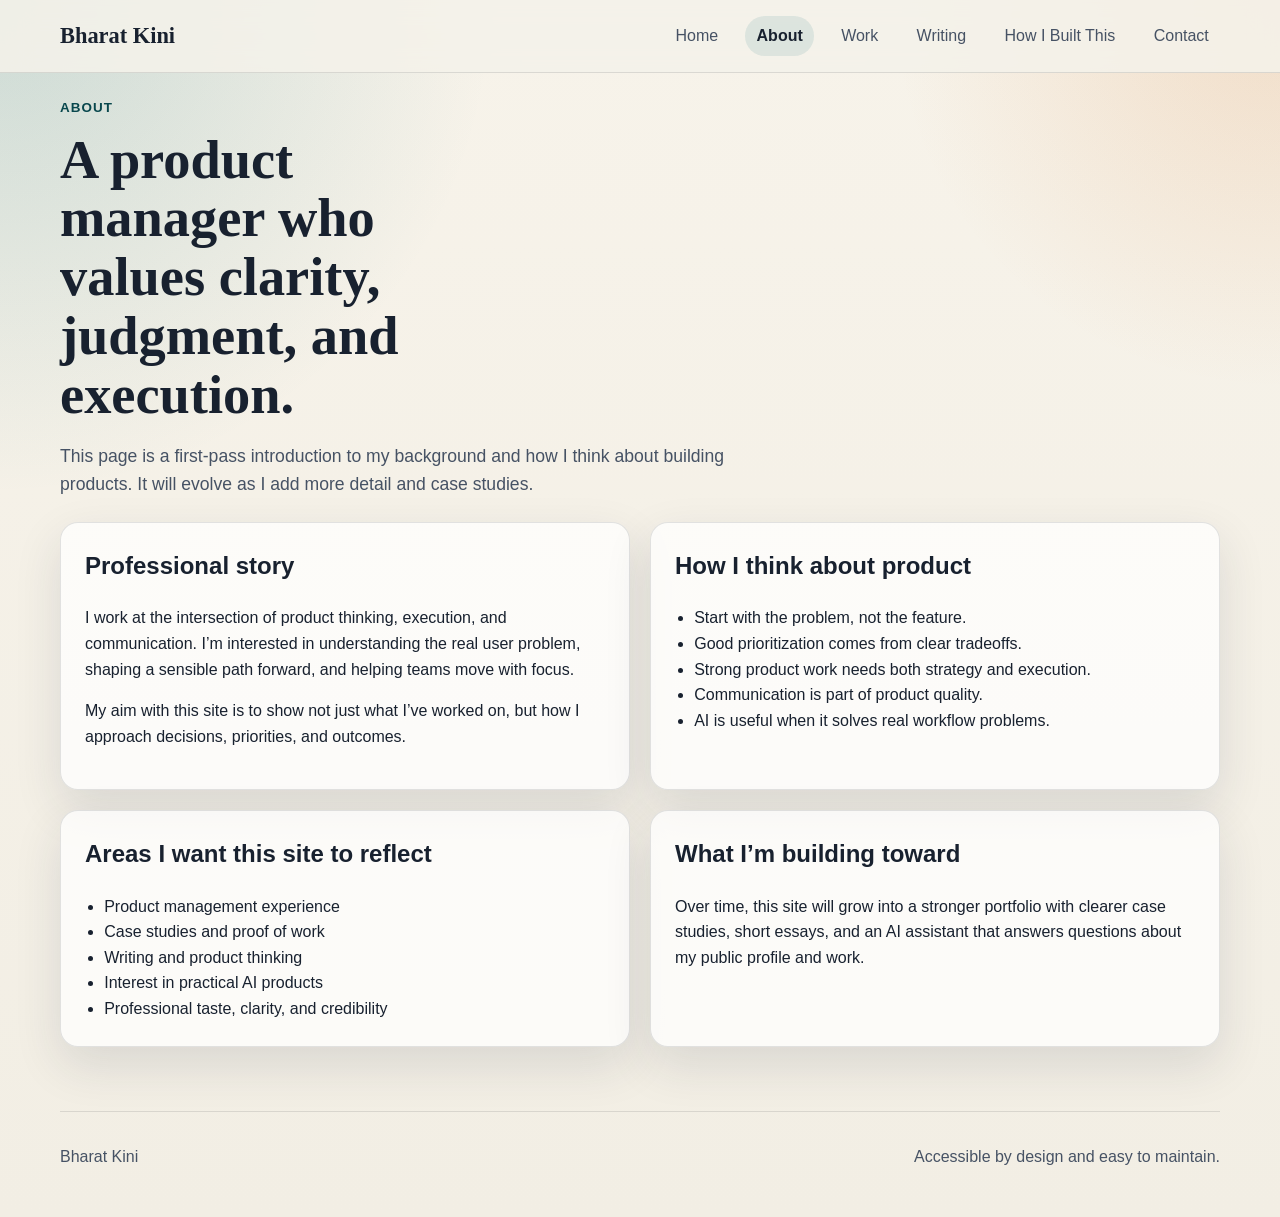
==== pages/about.html @ 71a3554e "feat: add initial BharatKini.com deploy site" ====
<!DOCTYPE html>
<html lang="en">
  <head>
    <meta charset="UTF-8" />
    <meta name="viewport" content="width=device-width, initial-scale=1.0" />
    <title>About | Bharat Kini</title>
    <meta
      name="description"
      content="Learn more about Bharat Kini's background, product philosophy, and areas of interest."
    />
    <link rel="stylesheet" href="../assets/css/styles.css" />
  </head>
  <body>
    <a class="skip-link" href="#main-content">Skip to content</a>
    <header class="site-header">
      <div class="container site-header__inner">
        <a class="wordmark" href="../index.html">Bharat Kini</a>
        <button
          class="nav-toggle"
          type="button"
          aria-expanded="false"
          aria-controls="site-nav"
          aria-label="Open navigation"
        >
          Menu
        </button>
        <nav id="site-nav" class="site-nav" aria-label="Primary">
          <a href="../index.html">Home</a>
          <a aria-current="page" href="about.html">About</a>
          <a href="work.html">Work</a>
          <a href="writing.html">Writing</a>
          <a href="how-i-built-this.html">How I Built This</a>
          <a href="contact.html">Contact</a>
        </nav>
      </div>
    </header>

    <main id="main-content" class="page-shell">
      <div class="container">
        <header class="page-header">
          <p class="eyebrow">About</p>
          <h1>A product manager who values clarity, judgment, and execution.</h1>
          <p class="page-intro">
            This page is a first-pass introduction to my background and how I think
            about building products. It will evolve as I add more detail and case
            studies.
          </p>
        </header>

        <div class="content-grid">
          <section class="content-card">
            <h2>Professional story</h2>
            <p>
              I work at the intersection of product thinking, execution, and
              communication. I’m interested in understanding the real user problem,
              shaping a sensible path forward, and helping teams move with focus.
            </p>
            <p>
              My aim with this site is to show not just what I’ve worked on, but how
              I approach decisions, priorities, and outcomes.
            </p>
          </section>

          <section class="content-card">
            <h2>How I think about product</h2>
            <ul class="stack-list">
              <li>Start with the problem, not the feature.</li>
              <li>Good prioritization comes from clear tradeoffs.</li>
              <li>Strong product work needs both strategy and execution.</li>
              <li>Communication is part of product quality.</li>
              <li>AI is useful when it solves real workflow problems.</li>
            </ul>
          </section>

          <section class="content-card">
            <h2>Areas I want this site to reflect</h2>
            <ul class="stack-list">
              <li>Product management experience</li>
              <li>Case studies and proof of work</li>
              <li>Writing and product thinking</li>
              <li>Interest in practical AI products</li>
              <li>Professional taste, clarity, and credibility</li>
            </ul>
          </section>

          <section class="content-card">
            <h2>What I’m building toward</h2>
            <p>
              Over time, this site will grow into a stronger portfolio with clearer
              case studies, short essays, and an AI assistant that answers questions
              about my public profile and work.
            </p>
          </section>
        </div>
      </div>
    </main>

    <footer class="site-footer">
      <div class="container site-footer__inner">
        <p>Bharat Kini</p>
        <p>Accessible by design and easy to maintain.</p>
      </div>
    </footer>

    <script src="../assets/js/script.js"></script>
  </body>
</html>
---- assets/css/styles.css ----
:root {
  --bg: #f4f2ea;
  --surface: rgba(255, 255, 255, 0.74);
  --surface-strong: #fffaf0;
  --surface-dark: #172033;
  --text: #18212f;
  --muted: #465264;
  --line: rgba(24, 33, 47, 0.12);
  --accent: #0a6c74;
  --accent-strong: #08474d;
  --accent-soft: #ddf3ef;
  --warm: #d87b2d;
  --focus: #111111;
  --shadow: 0 18px 48px rgba(30, 43, 64, 0.12);
  --radius-lg: 28px;
  --radius-md: 18px;
  --radius-sm: 12px;
  --max-width: 1160px;
  --font-body: "Avenir Next", "Segoe UI", sans-serif;
  --font-heading: Georgia, "Times New Roman", serif;
}

*,
*::before,
*::after {
  box-sizing: border-box;
}

html {
  scroll-behavior: smooth;
}

body {
  margin: 0;
  min-height: 100vh;
  font-family: var(--font-body);
  color: var(--text);
  background:
    radial-gradient(circle at top left, rgba(10, 108, 116, 0.18), transparent 28%),
    radial-gradient(circle at top right, rgba(216, 123, 45, 0.18), transparent 22%),
    linear-gradient(180deg, #f7f3ea 0%, #f2eee4 100%);
  line-height: 1.6;
}

a {
  color: inherit;
}

a:hover {
  text-decoration-thickness: 2px;
}

a:focus-visible,
button:focus-visible {
  outline: 3px solid var(--focus);
  outline-offset: 3px;
}

img {
  max-width: 100%;
}

.skip-link {
  position: absolute;
  left: 1rem;
  top: 1rem;
  transform: translateY(-200%);
  background: #ffffff;
  color: #000000;
  padding: 0.8rem 1rem;
  border-radius: 0.5rem;
  z-index: 100;
}

.skip-link:focus {
  transform: translateY(0);
}

.container {
  width: min(calc(100% - 2rem), var(--max-width));
  margin: 0 auto;
}

.site-header {
  position: sticky;
  top: 0;
  z-index: 20;
  backdrop-filter: blur(14px);
  background: rgba(244, 242, 234, 0.88);
  border-bottom: 1px solid var(--line);
}

.site-header__inner {
  display: flex;
  align-items: center;
  justify-content: space-between;
  gap: 1rem;
  min-height: 4.5rem;
}

.wordmark {
  font-family: var(--font-heading);
  font-size: 1.4rem;
  font-weight: 700;
  text-decoration: none;
}

.site-nav {
  display: flex;
  align-items: center;
  gap: 1rem;
}

.site-nav a {
  text-decoration: none;
  color: var(--muted);
  padding: 0.45rem 0.7rem;
  border-radius: 999px;
}

.site-nav a[aria-current="page"] {
  color: var(--text);
  background: rgba(10, 108, 116, 0.1);
  font-weight: 700;
}

.nav-toggle {
  display: none;
  appearance: none;
  border: 1px solid var(--line);
  background: #ffffff;
  border-radius: 999px;
  padding: 0.7rem 1rem;
  font: inherit;
  color: var(--text);
}

.hero {
  padding: 4rem 0 2rem;
}

.hero__grid {
  display: grid;
  grid-template-columns: minmax(0, 1.5fr) minmax(280px, 0.9fr);
  gap: 1.5rem;
  align-items: stretch;
}

.hero__content,
.hero__panel,
.content-card,
.card,
.timeline__item,
.cta {
  border: 1px solid var(--line);
  box-shadow: var(--shadow);
}

.hero__content {
  padding: clamp(2rem, 4vw, 4rem);
  background:
    linear-gradient(135deg, rgba(255, 255, 255, 0.72), rgba(255, 248, 235, 0.9)),
    linear-gradient(145deg, rgba(10, 108, 116, 0.12), rgba(216, 123, 45, 0.08));
  border-radius: var(--radius-lg);
}

.hero__panel {
  padding: 2rem;
  background: var(--surface-dark);
  color: #eff4f7;
  border-radius: var(--radius-lg);
}

.hero__lede,
.page-intro {
  font-size: 1.1rem;
  color: var(--muted);
  max-width: 44rem;
}

.hero__panel h2,
.card h3,
.content-card h2,
.timeline__item h3 {
  margin-top: 0;
}

.hero h1,
.page-header h1,
.section-heading h2,
.cta h2 {
  margin: 0;
  line-height: 1.08;
  font-family: var(--font-heading);
}

.hero h1 {
  font-size: clamp(2.7rem, 6vw, 5.4rem);
  max-width: 12ch;
}

.eyebrow {
  margin: 0 0 0.75rem;
  color: var(--accent-strong);
  font-weight: 700;
  letter-spacing: 0.08em;
  text-transform: uppercase;
  font-size: 0.84rem;
}

.hero__actions,
.cta {
  display: flex;
  gap: 1rem;
  flex-wrap: wrap;
}

.button {
  display: inline-flex;
  align-items: center;
  justify-content: center;
  min-height: 3rem;
  padding: 0.85rem 1.2rem;
  border-radius: 999px;
  text-decoration: none;
  font-weight: 700;
}

.button--primary {
  background: var(--accent);
  color: #ffffff;
}

.button--primary:hover {
  background: var(--accent-strong);
}

.button--secondary {
  background: #ffffff;
  color: var(--text);
  border: 1px solid var(--line);
}

.section,
.page-shell {
  padding: 1.5rem 0 3rem;
}

.section--alt {
  background: rgba(255, 255, 255, 0.34);
}

.section-heading,
.page-header {
  margin-bottom: 1.5rem;
}

.section-heading h2,
.page-header h1 {
  font-size: clamp(2rem, 4.5vw, 3.4rem);
  max-width: 14ch;
}

.card-grid,
.content-grid {
  display: grid;
  grid-template-columns: repeat(2, minmax(0, 1fr));
  gap: 1.25rem;
}

.card,
.content-card {
  padding: 1.5rem;
  border-radius: var(--radius-md);
  background: var(--surface);
}

.content-card--highlight {
  background: linear-gradient(180deg, var(--accent-soft), #f7fbfa);
}

.summary-list,
.stack-list,
.number-list {
  margin: 1rem 0 0;
  padding-left: 1.2rem;
}

.contact-list__item {
  display: flex;
  align-items: center;
  gap: 0.55rem;
  flex-wrap: wrap;
}

.contact-list__item + .contact-list__item {
  margin-top: 0.2rem;
}

.contact-list__label {
  font-weight: 600;
}

.contact-list__value {
  overflow-wrap: anywhere;
}

.copy-row {
  display: inline-flex;
  align-items: center;
  gap: 0.55rem;
  flex-wrap: wrap;
}

.icon-action-button,
.copy-button {
  appearance: none;
  border: 1px solid var(--line);
  background: rgba(255, 255, 255, 0.92);
  color: var(--text);
  border-radius: 999px;
  width: 2.5rem;
  height: 2.5rem;
  padding: 0;
  font: inherit;
  cursor: pointer;
  display: inline-flex;
  align-items: center;
  justify-content: center;
  transition:
    background-color 160ms ease,
    border-color 160ms ease,
    color 160ms ease,
    transform 160ms ease;
}

.icon-action-button:hover,
.copy-button:hover {
  background: var(--accent-soft);
}

.icon-action-button:active,
.copy-button:active {
  transform: scale(0.96);
}

.icon-action-button.is-feedback-active,
.copy-button.is-copied {
  background: var(--accent);
  color: #ffffff;
  border-color: var(--accent);
}

.copy-button__icon {
  position: relative;
  width: 1.3rem;
  height: 1.3rem;
  display: inline-block;
}

.copy-icon {
  position: absolute;
  border-radius: 0.26rem;
  transition:
    border-color 160ms ease,
    background-color 160ms ease,
    box-shadow 160ms ease,
    transform 160ms ease;
}

.copy-icon--back {
  width: 0.78rem;
  height: 0.78rem;
  right: 0.08rem;
  bottom: 0.08rem;
  border: 0.14rem solid rgba(10, 108, 116, 0.52);
}

.copy-icon--front {
  width: 0.8rem;
  height: 0.8rem;
  left: 0.08rem;
  top: 0.08rem;
  background: rgba(255, 255, 255, 0.96);
  border: 0.14rem solid #1f2330;
  box-shadow: 0 0 0 0.04rem rgba(255, 255, 255, 0.58);
}

.icon-action-button.is-feedback-active .copy-icon--back,
.copy-button.is-copied .copy-icon--back {
  border-color: rgba(255, 255, 255, 0.85);
  transform: translate(0.03rem, 0.03rem);
}

.icon-action-button.is-feedback-active .copy-icon--front,
.copy-button.is-copied .copy-icon--front {
  background: transparent;
  border-color: #ffffff;
  box-shadow: none;
  transform: translate(-0.03rem, -0.03rem);
}

.feedback-toast {
  position: fixed;
  left: 1rem;
  bottom: 1rem;
  z-index: 40;
  max-width: min(22rem, calc(100vw - 2rem));
  padding: 0.9rem 1rem;
  border-radius: var(--radius-sm);
  background: rgba(23, 32, 51, 0.96);
  color: #f5f7fb;
  border: 1px solid rgba(255, 255, 255, 0.12);
  box-shadow: var(--shadow);
  opacity: 0;
  transform: translateY(1rem);
  pointer-events: none;
  transition:
    opacity 180ms ease,
    transform 180ms ease;
}

.feedback-toast.is-visible {
  opacity: 1;
  transform: translateY(0);
}

.timeline {
  display: grid;
  grid-template-columns: repeat(3, minmax(0, 1fr));
  gap: 1.25rem;
}

.timeline__item {
  padding: 1.5rem;
  border-radius: var(--radius-md);
  background: var(--surface-strong);
}

.cta {
  justify-content: space-between;
  align-items: center;
  padding: 1.6rem;
  border-radius: var(--radius-lg);
  background: linear-gradient(135deg, #fff7ea, #f1faf7);
}

.site-footer {
  padding: 1rem 0 2rem;
}

.site-footer__inner {
  display: flex;
  justify-content: space-between;
  gap: 1rem;
  border-top: 1px solid var(--line);
  padding-top: 1rem;
  color: var(--muted);
}

@media (max-width: 900px) {
  .hero__grid,
  .card-grid,
  .content-grid,
  .timeline {
    grid-template-columns: 1fr;
  }

  .nav-toggle {
    display: inline-flex;
  }

  .site-nav {
    position: absolute;
    top: 100%;
    right: 1rem;
    left: 1rem;
    display: none;
    flex-direction: column;
    align-items: stretch;
    padding: 0.75rem;
    background: rgba(255, 255, 255, 0.98);
    border: 1px solid var(--line);
    border-radius: var(--radius-md);
    box-shadow: var(--shadow);
  }

  .site-nav.is-open {
    display: flex;
  }

  .site-nav a {
    padding: 0.8rem 1rem;
  }

  .site-footer__inner,
  .cta {
    flex-direction: column;
    align-items: flex-start;
  }
}

@media (prefers-reduced-motion: reduce) {
  html {
    scroll-behavior: auto;
  }

  *,
  *::before,
  *::after {
    animation: none !important;
    transition: none !important;
  }
}
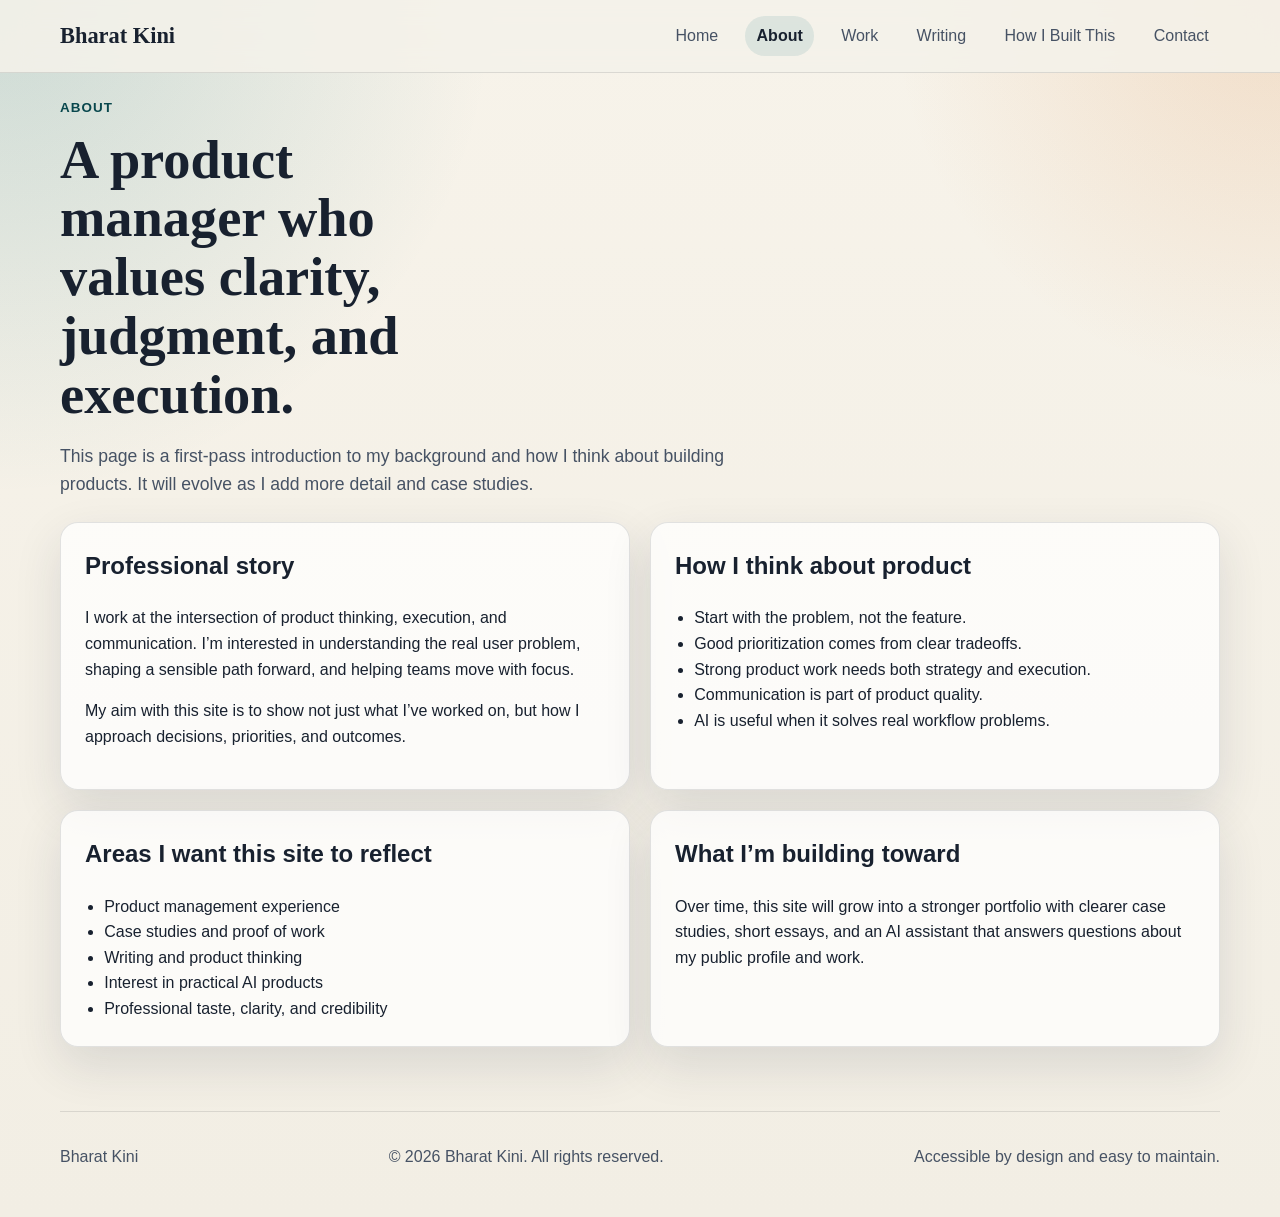
==== commit 668cf5bb: "feat: add copyright notice across site footer" ====
--- a/pages/about.html
+++ b/pages/about.html
@@ -98,6 +98,7 @@
     <footer class="site-footer">
       <div class="container site-footer__inner">
         <p>Bharat Kini</p>
+        <p>&copy; 2026 Bharat Kini. All rights reserved.</p>
         <p>Accessible by design and easy to maintain.</p>
       </div>
     </footer>
--- a/assets/css/styles.css
+++ b/assets/css/styles.css
@@ -286,43 +286,24 @@
   padding-left: 1.2rem;
 }
 
-.contact-list__item {
-  display: flex;
+.copy-row {
+  display: inline-flex;
   align-items: center;
   gap: 0.55rem;
   flex-wrap: wrap;
 }
 
-.contact-list__item + .contact-list__item {
-  margin-top: 0.2rem;
-}
-
-.contact-list__label {
-  font-weight: 600;
-}
-
-.contact-list__value {
-  overflow-wrap: anywhere;
-}
-
-.copy-row {
-  display: inline-flex;
-  align-items: center;
-  gap: 0.55rem;
-  flex-wrap: wrap;
-}
-
-.icon-action-button,
 .copy-button {
   appearance: none;
   border: 1px solid var(--line);
   background: rgba(255, 255, 255, 0.92);
   color: var(--text);
-  border-radius: 999px;
-  width: 2.5rem;
-  height: 2.5rem;
-  padding: 0;
+  border-radius: 0.6rem;
+  min-height: 1.9rem;
+  padding: 0.18rem 0.62rem;
   font: inherit;
+  font-size: 0.88rem;
+  line-height: 1.1;
   cursor: pointer;
   display: inline-flex;
   align-items: center;
@@ -334,70 +315,18 @@
     transform 160ms ease;
 }
 
-.icon-action-button:hover,
 .copy-button:hover {
   background: var(--accent-soft);
 }
 
-.icon-action-button:active,
 .copy-button:active {
   transform: scale(0.96);
 }
 
-.icon-action-button.is-feedback-active,
 .copy-button.is-copied {
   background: var(--accent);
   color: #ffffff;
   border-color: var(--accent);
-}
-
-.copy-button__icon {
-  position: relative;
-  width: 1.3rem;
-  height: 1.3rem;
-  display: inline-block;
-}
-
-.copy-icon {
-  position: absolute;
-  border-radius: 0.26rem;
-  transition:
-    border-color 160ms ease,
-    background-color 160ms ease,
-    box-shadow 160ms ease,
-    transform 160ms ease;
-}
-
-.copy-icon--back {
-  width: 0.78rem;
-  height: 0.78rem;
-  right: 0.08rem;
-  bottom: 0.08rem;
-  border: 0.14rem solid rgba(10, 108, 116, 0.52);
-}
-
-.copy-icon--front {
-  width: 0.8rem;
-  height: 0.8rem;
-  left: 0.08rem;
-  top: 0.08rem;
-  background: rgba(255, 255, 255, 0.96);
-  border: 0.14rem solid #1f2330;
-  box-shadow: 0 0 0 0.04rem rgba(255, 255, 255, 0.58);
-}
-
-.icon-action-button.is-feedback-active .copy-icon--back,
-.copy-button.is-copied .copy-icon--back {
-  border-color: rgba(255, 255, 255, 0.85);
-  transform: translate(0.03rem, 0.03rem);
-}
-
-.icon-action-button.is-feedback-active .copy-icon--front,
-.copy-button.is-copied .copy-icon--front {
-  background: transparent;
-  border-color: #ffffff;
-  box-shadow: none;
-  transform: translate(-0.03rem, -0.03rem);
 }
 
 .feedback-toast {
@@ -453,6 +382,7 @@
   display: flex;
   justify-content: space-between;
   gap: 1rem;
+  flex-wrap: wrap;
   border-top: 1px solid var(--line);
   padding-top: 1rem;
   color: var(--muted);
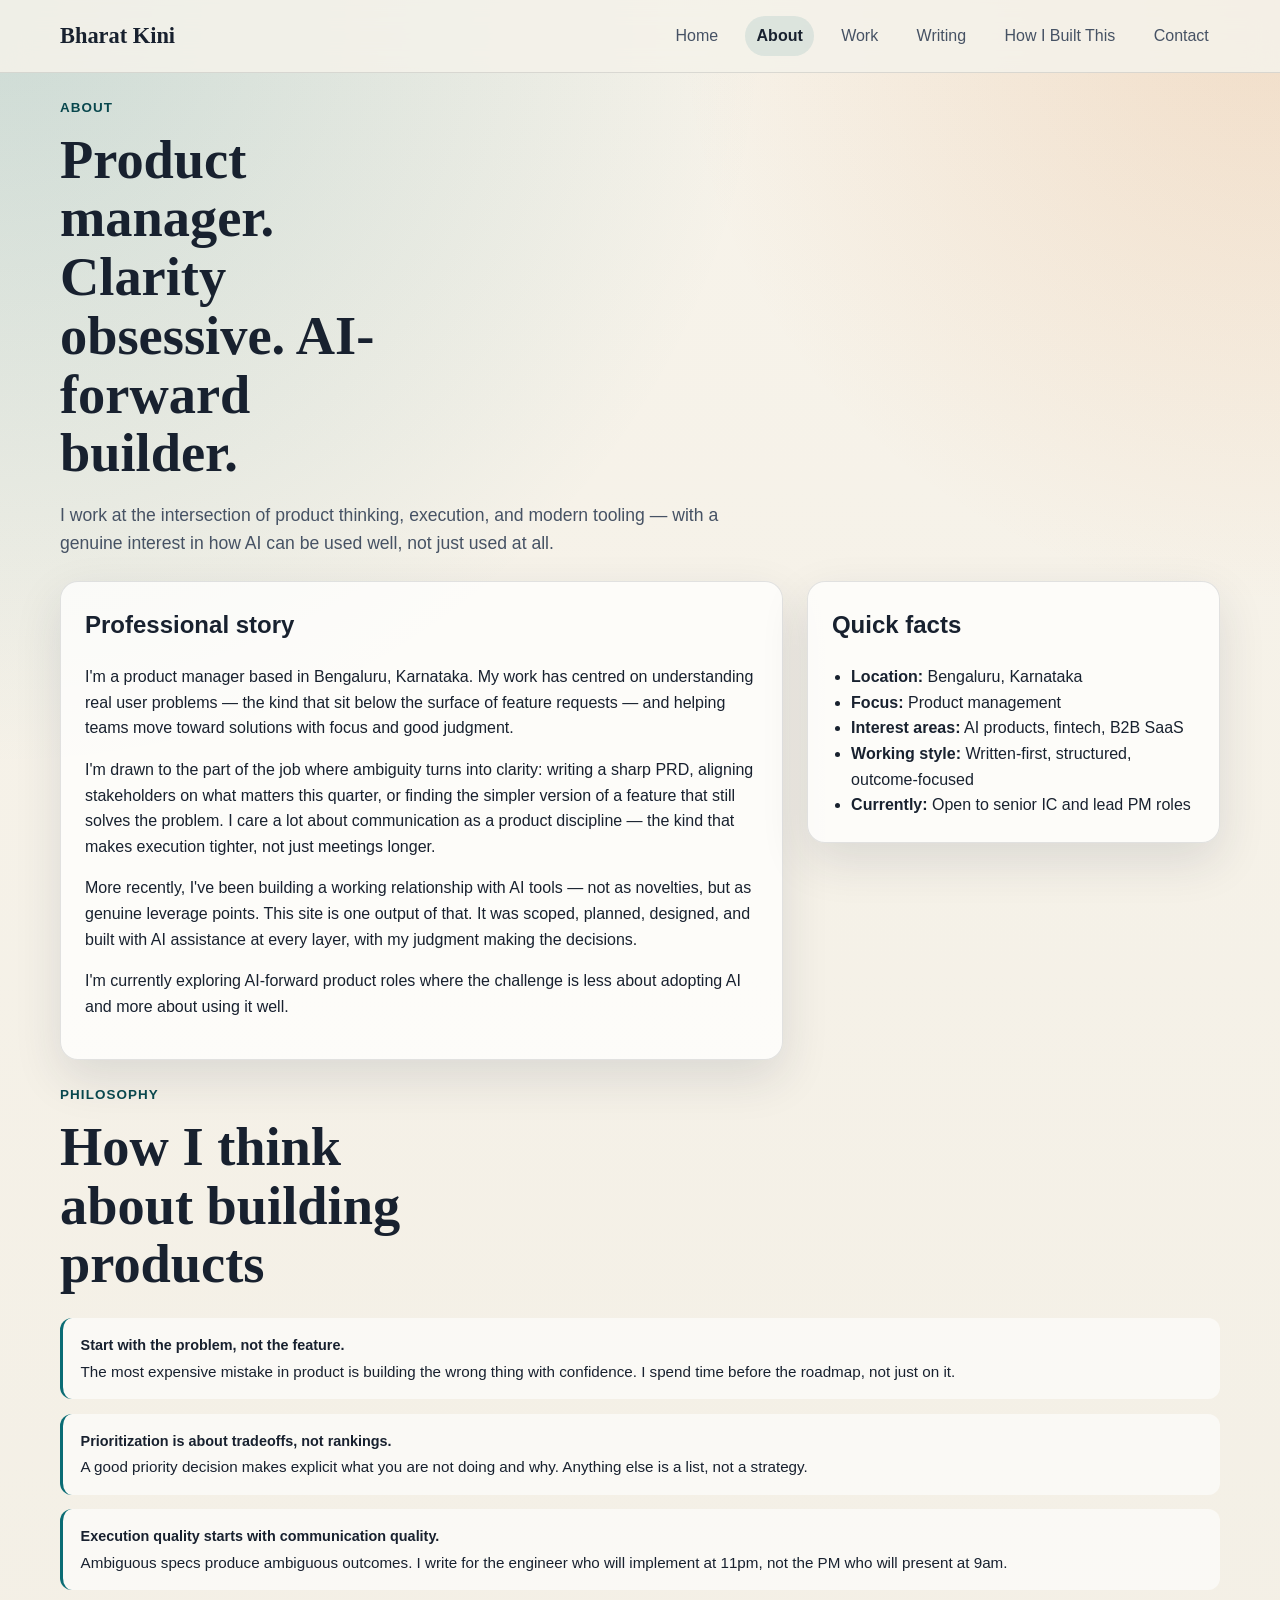
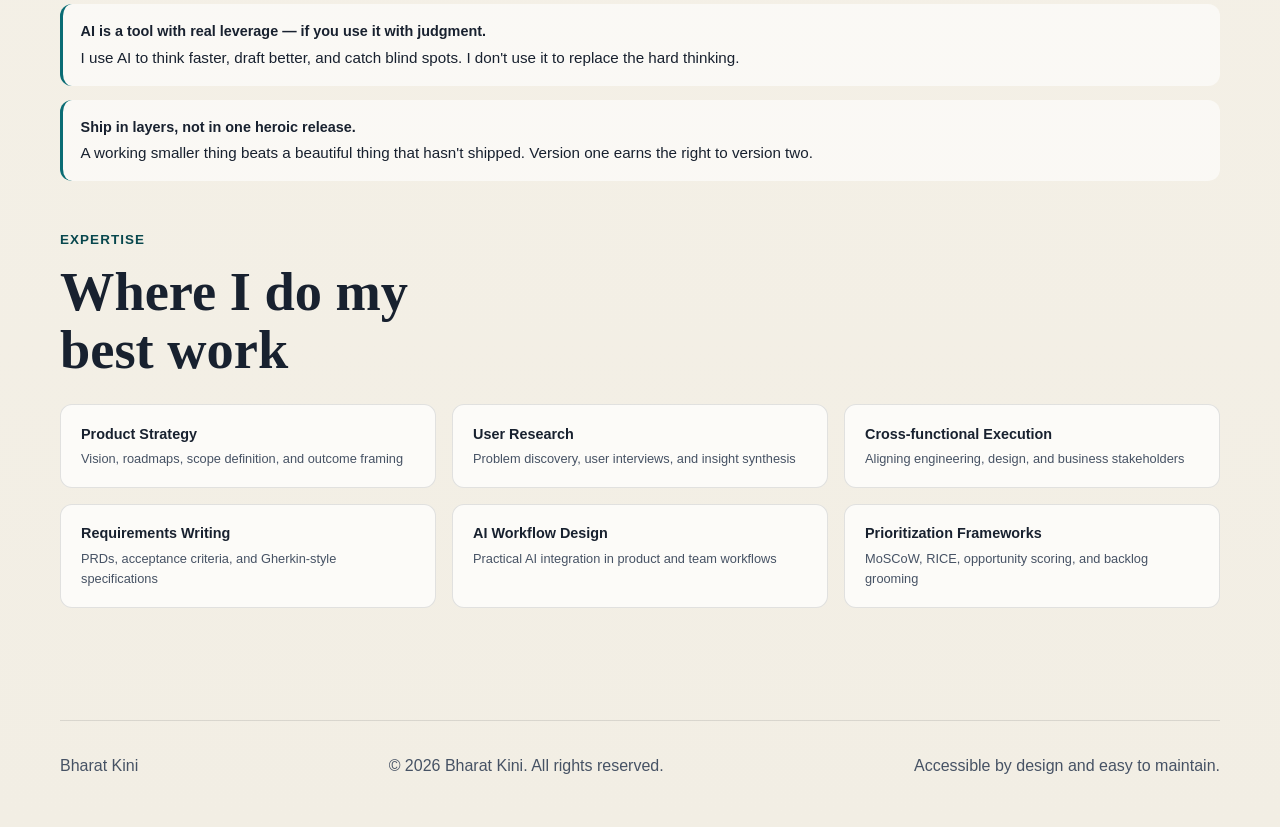
==== commit baed9fca: "Deploy all pages: sync latest source including contact placeholder redaction Co-Authored-By: Claude " ====
--- a/pages/about.html
+++ b/pages/about.html
@@ -6,7 +6,7 @@
     <title>About | Bharat Kini</title>
     <meta
       name="description"
-      content="Learn more about Bharat Kini's background, product philosophy, and areas of interest."
+      content="Bharat Kini — product manager working at the intersection of clarity, execution, and user value. Based in Bengaluru."
     />
     <link rel="stylesheet" href="../assets/css/styles.css" />
   </head>
@@ -39,59 +39,124 @@
       <div class="container">
         <header class="page-header">
           <p class="eyebrow">About</p>
-          <h1>A product manager who values clarity, judgment, and execution.</h1>
+          <h1>Product manager. Clarity obsessive. AI-forward builder.</h1>
           <p class="page-intro">
-            This page is a first-pass introduction to my background and how I think
-            about building products. It will evolve as I add more detail and case
-            studies.
+            I work at the intersection of product thinking, execution, and modern
+            tooling — with a genuine interest in how AI can be used well, not just
+            used at all.
           </p>
         </header>
 
-        <div class="content-grid">
+        <!-- Story + sidebar -->
+        <div class="about-grid">
           <section class="content-card">
             <h2>Professional story</h2>
             <p>
-              I work at the intersection of product thinking, execution, and
-              communication. I’m interested in understanding the real user problem,
-              shaping a sensible path forward, and helping teams move with focus.
+              I'm a product manager based in Bengaluru, Karnataka. My work has centred on
+              understanding real user problems — the kind that sit below the surface of
+              feature requests — and helping teams move toward solutions with focus and
+              good judgment.
             </p>
             <p>
-              My aim with this site is to show not just what I’ve worked on, but how
-              I approach decisions, priorities, and outcomes.
+              I'm drawn to the part of the job where ambiguity turns into clarity: writing
+              a sharp PRD, aligning stakeholders on what matters this quarter, or finding
+              the simpler version of a feature that still solves the problem. I care a lot
+              about communication as a product discipline — the kind that makes execution
+              tighter, not just meetings longer.
+            </p>
+            <p>
+              More recently, I've been building a working relationship with AI tools —
+              not as novelties, but as genuine leverage points. This site is one output
+              of that. It was scoped, planned, designed, and built with AI assistance at
+              every layer, with my judgment making the decisions.
+            </p>
+            <p>
+              I'm currently exploring AI-forward product roles where the challenge is
+              less about adopting AI and more about using it well.
             </p>
           </section>
 
-          <section class="content-card">
-            <h2>How I think about product</h2>
+          <aside class="content-card">
+            <h2>Quick facts</h2>
             <ul class="stack-list">
-              <li>Start with the problem, not the feature.</li>
-              <li>Good prioritization comes from clear tradeoffs.</li>
-              <li>Strong product work needs both strategy and execution.</li>
-              <li>Communication is part of product quality.</li>
-              <li>AI is useful when it solves real workflow problems.</li>
+              <li><strong>Location:</strong> Bengaluru, Karnataka</li>
+              <li><strong>Focus:</strong> Product management</li>
+              <li><strong>Interest areas:</strong> AI products, fintech, B2B SaaS</li>
+              <li><strong>Working style:</strong> Written-first, structured, outcome-focused</li>
+              <li><strong>Currently:</strong> Open to senior IC and lead PM roles</li>
             </ul>
-          </section>
+          </aside>
+        </div>
 
-          <section class="content-card">
-            <h2>Areas I want this site to reflect</h2>
-            <ul class="stack-list">
-              <li>Product management experience</li>
-              <li>Case studies and proof of work</li>
-              <li>Writing and product thinking</li>
-              <li>Interest in practical AI products</li>
-              <li>Professional taste, clarity, and credibility</li>
-            </ul>
-          </section>
+        <!-- Philosophy -->
+        <section class="section" style="padding-top: 0;">
+          <div class="section-heading">
+            <p class="eyebrow">Philosophy</p>
+            <h2>How I think about building products</h2>
+          </div>
+          <ul class="philosophy-list">
+            <li>
+              <strong>Start with the problem, not the feature.</strong>
+              The most expensive mistake in product is building the wrong thing with
+              confidence. I spend time before the roadmap, not just on it.
+            </li>
+            <li>
+              <strong>Prioritization is about tradeoffs, not rankings.</strong>
+              A good priority decision makes explicit what you are not doing and why.
+              Anything else is a list, not a strategy.
+            </li>
+            <li>
+              <strong>Execution quality starts with communication quality.</strong>
+              Ambiguous specs produce ambiguous outcomes. I write for the engineer
+              who will implement at 11pm, not the PM who will present at 9am.
+            </li>
+            <li>
+              <strong>AI is a tool with real leverage — if you use it with judgment.</strong>
+              I use AI to think faster, draft better, and catch blind spots.
+              I don't use it to replace the hard thinking.
+            </li>
+            <li>
+              <strong>Ship in layers, not in one heroic release.</strong>
+              A working smaller thing beats a beautiful thing that hasn't shipped.
+              Version one earns the right to version two.
+            </li>
+          </ul>
+        </section>
 
-          <section class="content-card">
-            <h2>What I’m building toward</h2>
-            <p>
-              Over time, this site will grow into a stronger portfolio with clearer
-              case studies, short essays, and an AI assistant that answers questions
-              about my public profile and work.
-            </p>
-          </section>
-        </div>
+        <!-- Expertise -->
+        <section class="section" style="padding-top: 0;">
+          <div class="section-heading">
+            <p class="eyebrow">Expertise</p>
+            <h2>Where I do my best work</h2>
+          </div>
+          <div class="expertise-grid">
+            <div class="expertise-item">
+              Product Strategy
+              <span>Vision, roadmaps, scope definition, and outcome framing</span>
+            </div>
+            <div class="expertise-item">
+              User Research
+              <span>Problem discovery, user interviews, and insight synthesis</span>
+            </div>
+            <div class="expertise-item">
+              Cross-functional Execution
+              <span>Aligning engineering, design, and business stakeholders</span>
+            </div>
+            <div class="expertise-item">
+              Requirements Writing
+              <span>PRDs, acceptance criteria, and Gherkin-style specifications</span>
+            </div>
+            <div class="expertise-item">
+              AI Workflow Design
+              <span>Practical AI integration in product and team workflows</span>
+            </div>
+            <div class="expertise-item">
+              Prioritization Frameworks
+              <span>MoSCoW, RICE, opportunity scoring, and backlog grooming</span>
+            </div>
+          </div>
+        </section>
+
       </div>
     </main>
 
--- a/assets/css/styles.css
+++ b/assets/css/styles.css
@@ -261,7 +261,12 @@
   max-width: 14ch;
 }
 
-.card-grid,
+.card-grid {
+  display: grid;
+  grid-template-columns: repeat(3, minmax(0, 1fr));
+  gap: 1.25rem;
+}
+
 .content-grid {
   display: grid;
   grid-template-columns: repeat(2, minmax(0, 1fr));
@@ -430,6 +435,48 @@
   }
 }
 
+@media (max-width: 900px) {
+  .hero__grid,
+  .card-grid,
+  .content-grid,
+  .timeline {
+    grid-template-columns: 1fr;
+  }
+
+  .nav-toggle {
+    display: inline-flex;
+  }
+
+  .site-nav {
+    position: absolute;
+    top: 100%;
+    right: 1rem;
+    left: 1rem;
+    display: none;
+    flex-direction: column;
+    align-items: stretch;
+    padding: 0.75rem;
+    background: rgba(255, 255, 255, 0.98);
+    border: 1px solid var(--line);
+    border-radius: var(--radius-md);
+    box-shadow: var(--shadow);
+  }
+
+  .site-nav.is-open {
+    display: flex;
+  }
+
+  .site-nav a {
+    padding: 0.8rem 1rem;
+  }
+
+  .site-footer__inner,
+  .cta {
+    flex-direction: column;
+    align-items: flex-start;
+  }
+}
+
 @media (prefers-reduced-motion: reduce) {
   html {
     scroll-behavior: auto;
@@ -442,3 +489,317 @@
     transition: none !important;
   }
 }
+
+/* ── Card hover interactions ────────────────────────── */
+.card,
+.content-card,
+.writing-card,
+.case-study-card {
+  transition: transform 200ms ease, box-shadow 200ms ease;
+}
+
+.card:hover,
+.content-card:hover,
+.writing-card:hover {
+  transform: translateY(-3px);
+  box-shadow: 0 28px 60px rgba(30, 43, 64, 0.17);
+}
+
+/* ── Tags / badges ───────────────────────────────────── */
+.tag-row {
+  display: flex;
+  gap: 0.45rem;
+  flex-wrap: wrap;
+  margin-bottom: 0.9rem;
+}
+
+.tag {
+  display: inline-flex;
+  align-items: center;
+  padding: 0.18rem 0.72rem;
+  border-radius: 999px;
+  font-size: 0.78rem;
+  font-weight: 700;
+  letter-spacing: 0.03em;
+  background: var(--accent-soft);
+  color: var(--accent-strong);
+}
+
+.tag--warm {
+  background: rgba(216, 123, 45, 0.13);
+  color: #7a3e08;
+}
+
+.tag--neutral {
+  background: rgba(24, 33, 47, 0.07);
+  color: var(--muted);
+}
+
+/* ── Article / writing cards ─────────────────────────── */
+.writing-grid {
+  display: grid;
+  grid-template-columns: repeat(2, minmax(0, 1fr));
+  gap: 1.25rem;
+}
+
+.writing-card {
+  padding: 1.75rem;
+  border-radius: var(--radius-md);
+  background: var(--surface);
+  border: 1px solid var(--line);
+  box-shadow: var(--shadow);
+  display: flex;
+  flex-direction: column;
+}
+
+.writing-card h2 {
+  font-size: 1.18rem;
+  margin: 0 0 0.65rem;
+  font-family: var(--font-heading);
+  line-height: 1.25;
+}
+
+.article-meta {
+  display: flex;
+  gap: 0.75rem;
+  align-items: center;
+  font-size: 0.82rem;
+  color: var(--muted);
+  margin-bottom: 0.75rem;
+}
+
+.article-meta time {
+  font-weight: 600;
+}
+
+.writing-card p {
+  margin: 0;
+  color: var(--muted);
+  font-size: 0.95rem;
+  line-height: 1.65;
+  flex: 1;
+}
+
+.read-more {
+  margin-top: 1.1rem;
+  font-size: 0.88rem;
+  font-weight: 700;
+  color: var(--accent);
+  text-decoration: none;
+  display: inline-flex;
+  align-items: center;
+  gap: 0.3rem;
+}
+
+.read-more:hover {
+  color: var(--accent-strong);
+}
+
+/* ── Case study cards ────────────────────────────────── */
+.case-study-grid {
+  display: grid;
+  gap: 1.75rem;
+}
+
+.case-study-card {
+  padding: 2rem;
+  border-radius: var(--radius-lg);
+  background: var(--surface);
+  border: 1px solid var(--line);
+  box-shadow: var(--shadow);
+}
+
+.case-study-card h2 {
+  margin: 0.75rem 0 0.6rem;
+  font-family: var(--font-heading);
+  font-size: 1.5rem;
+}
+
+.case-study-card .summary {
+  color: var(--muted);
+  margin: 0 0 1.25rem;
+  max-width: 62ch;
+}
+
+.cs-body {
+  display: grid;
+  grid-template-columns: repeat(auto-fit, minmax(200px, 1fr));
+  gap: 1rem;
+  margin-bottom: 1.5rem;
+}
+
+.cs-block h3 {
+  margin: 0 0 0.4rem;
+  font-size: 0.8rem;
+  font-weight: 700;
+  letter-spacing: 0.08em;
+  text-transform: uppercase;
+  color: var(--accent-strong);
+}
+
+.cs-block p,
+.cs-block ul {
+  margin: 0;
+  font-size: 0.95rem;
+  color: var(--muted);
+  padding-left: 1rem;
+  line-height: 1.6;
+}
+
+.outcome-row {
+  display: flex;
+  gap: 1.5rem;
+  flex-wrap: wrap;
+  padding-top: 1.25rem;
+  border-top: 1px solid var(--line);
+}
+
+.outcome-stat__value {
+  font-family: var(--font-heading);
+  font-size: 2rem;
+  font-weight: 700;
+  color: var(--accent);
+  display: block;
+  line-height: 1;
+}
+
+.outcome-stat__label {
+  font-size: 0.8rem;
+  color: var(--muted);
+  margin-top: 0.25rem;
+  display: block;
+}
+
+/* ── About page ──────────────────────────────────────── */
+.about-grid {
+  display: grid;
+  grid-template-columns: minmax(0, 1.4fr) minmax(260px, 0.8fr);
+  gap: 1.5rem;
+  align-items: start;
+  margin-bottom: 1.5rem;
+}
+
+.philosophy-list {
+  list-style: none;
+  padding: 0;
+  margin: 0;
+  display: grid;
+  gap: 0.9rem;
+}
+
+.philosophy-list li {
+  padding: 1rem 1.1rem;
+  background: rgba(255, 255, 255, 0.6);
+  border-radius: var(--radius-sm);
+  border-left: 3px solid var(--accent);
+  font-size: 0.95rem;
+  line-height: 1.55;
+}
+
+.philosophy-list strong {
+  display: block;
+  font-size: 0.9rem;
+  font-weight: 700;
+  color: var(--text);
+  margin-bottom: 0.2rem;
+}
+
+.expertise-grid {
+  display: grid;
+  grid-template-columns: repeat(3, minmax(0, 1fr));
+  gap: 1rem;
+}
+
+.expertise-item {
+  padding: 1.1rem 1.25rem;
+  border-radius: var(--radius-sm);
+  background: var(--surface);
+  border: 1px solid var(--line);
+  font-size: 0.9rem;
+  font-weight: 600;
+  color: var(--text);
+}
+
+.expertise-item span {
+  display: block;
+  font-size: 0.8rem;
+  font-weight: 400;
+  color: var(--muted);
+  margin-top: 0.2rem;
+}
+
+/* ── How I Built This — process steps ───────────────── */
+.process-steps {
+  display: grid;
+  gap: 0.75rem;
+  counter-reset: step;
+}
+
+.process-step {
+  display: grid;
+  grid-template-columns: 2.4rem 1fr;
+  gap: 1rem;
+  align-items: start;
+  padding: 1rem 0;
+  border-bottom: 1px solid var(--line);
+}
+
+.process-step:last-child {
+  border-bottom: none;
+}
+
+.process-step__num {
+  counter-increment: step;
+  width: 2.4rem;
+  height: 2.4rem;
+  background: var(--accent-soft);
+  color: var(--accent-strong);
+  border-radius: 50%;
+  font-family: var(--font-heading);
+  font-weight: 700;
+  font-size: 1rem;
+  display: flex;
+  align-items: center;
+  justify-content: center;
+  flex-shrink: 0;
+}
+
+.process-step h3 {
+  margin: 0 0 0.3rem;
+  font-size: 0.98rem;
+}
+
+.process-step p {
+  margin: 0;
+  font-size: 0.9rem;
+  color: var(--muted);
+}
+
+/* ── Stack pills ─────────────────────────────────────── */
+.stack-pills {
+  display: flex;
+  gap: 0.5rem;
+  flex-wrap: wrap;
+  margin-top: 0.75rem;
+}
+
+.stack-pill {
+  padding: 0.25rem 0.8rem;
+  border-radius: 999px;
+  font-size: 0.82rem;
+  font-weight: 600;
+  background: var(--surface-dark);
+  color: #eff4f7;
+}
+
+@media (max-width: 900px) {
+  .writing-grid,
+  .about-grid,
+  .expertise-grid {
+    grid-template-columns: 1fr;
+  }
+
+  .expertise-grid {
+    grid-template-columns: repeat(2, minmax(0, 1fr));
+  }
+}
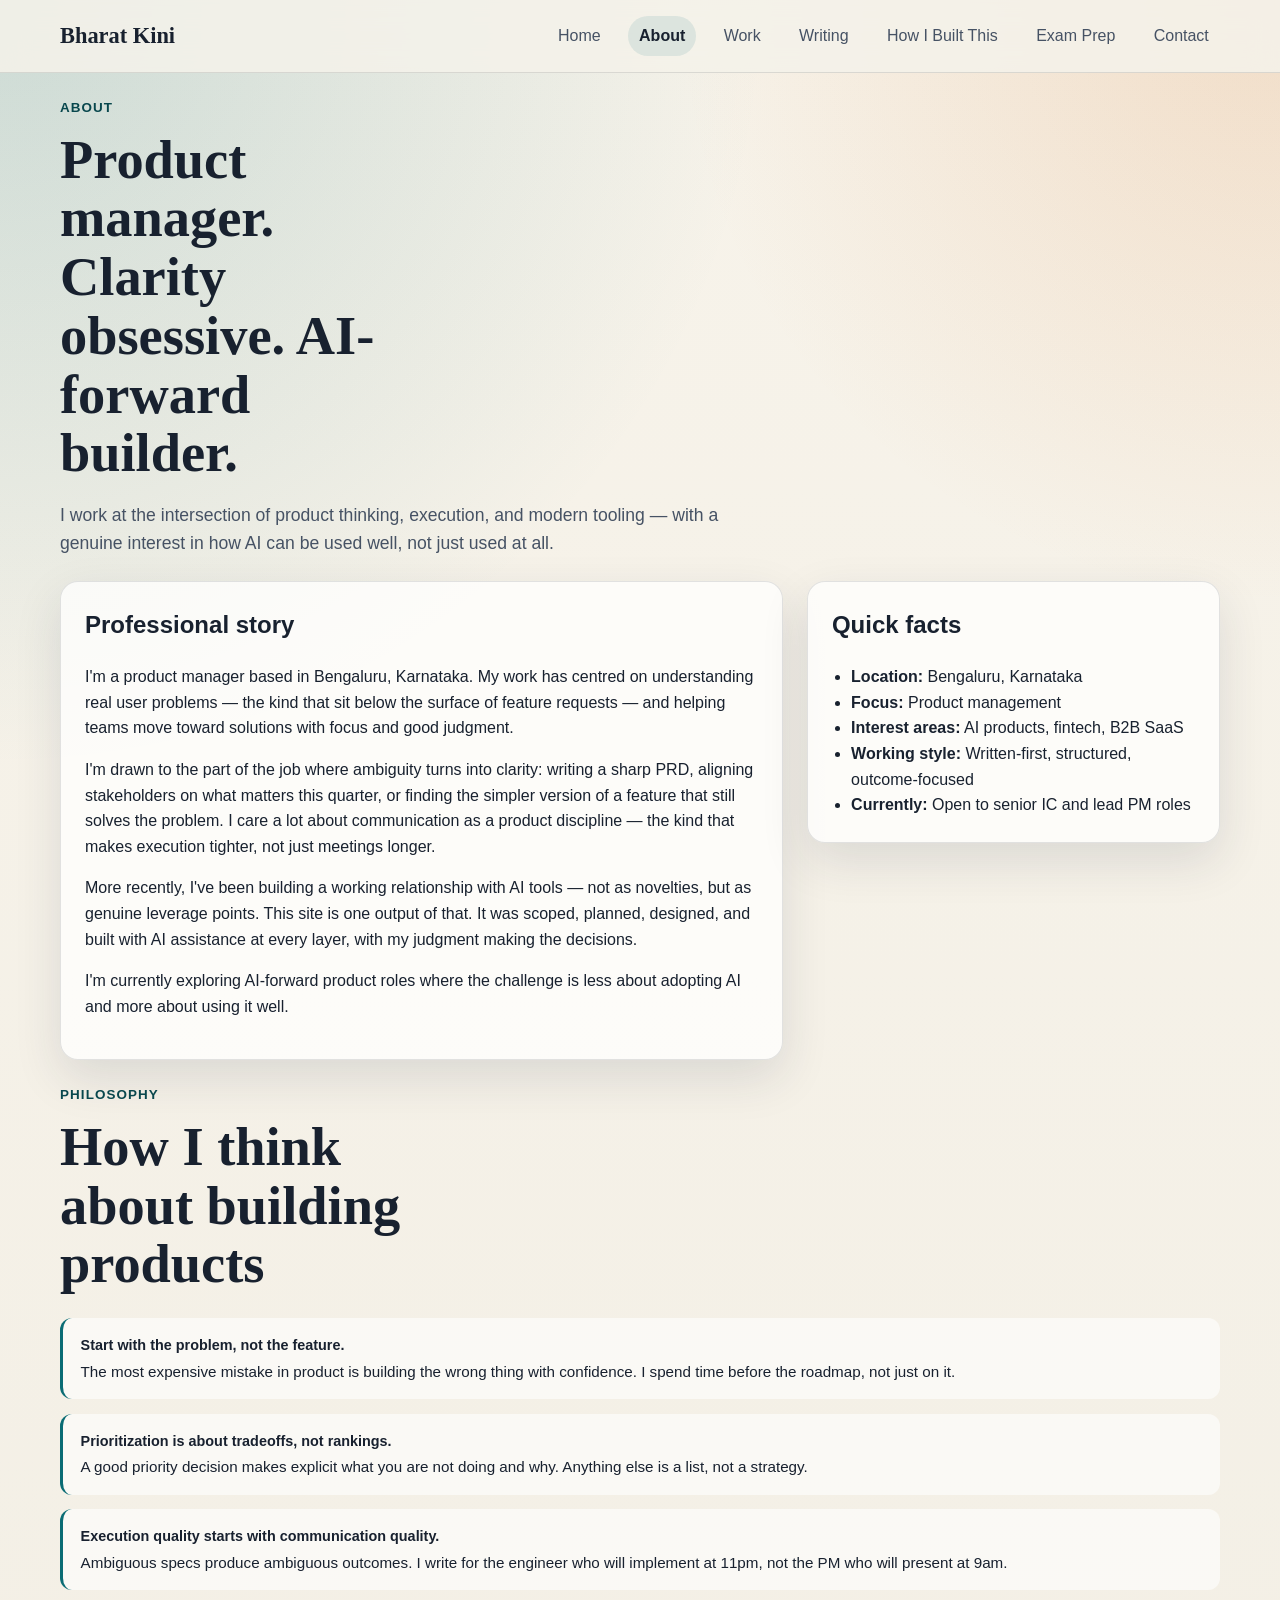
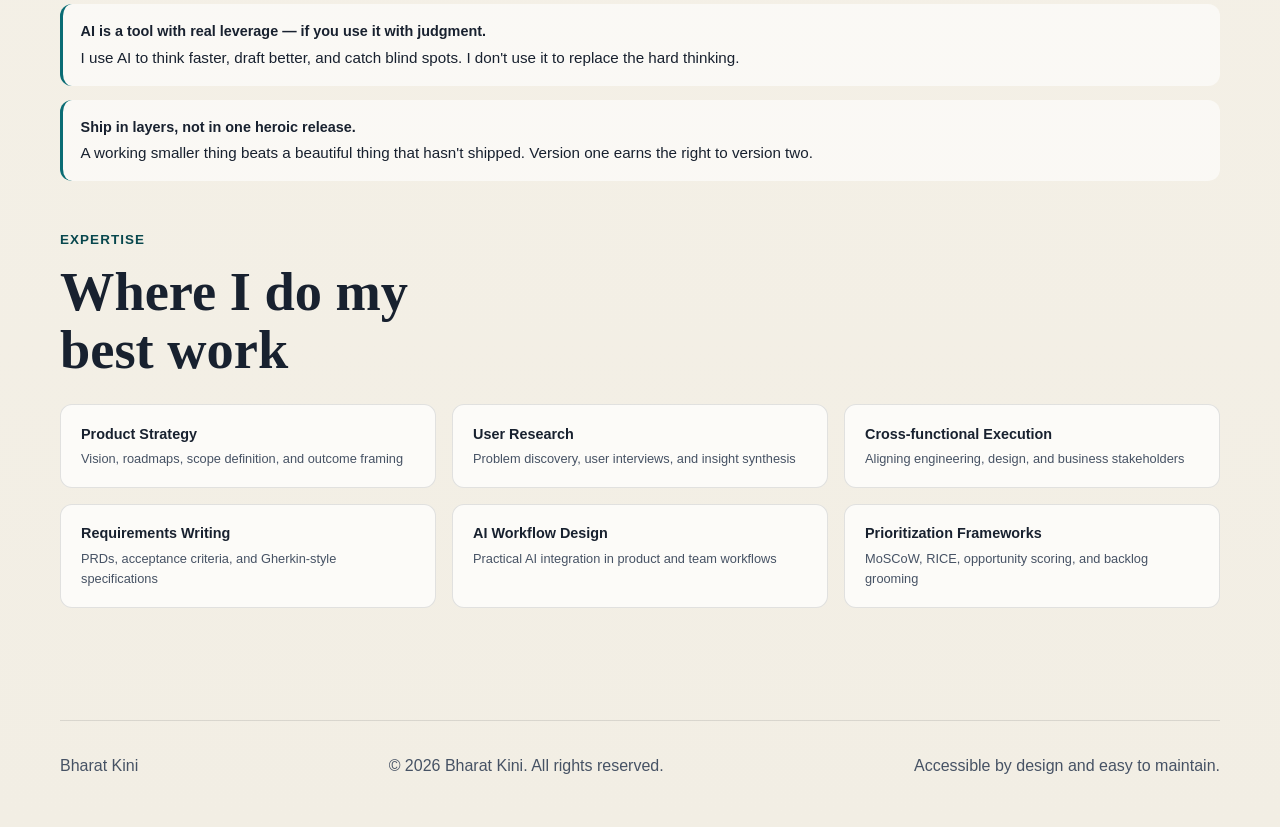
==== commit 398f1467: "Add exam prep page with 5-drill MCQ practice system New page: pages/exam-prep.html — timed MCQ drill" ====
--- a/pages/about.html
+++ b/pages/about.html
@@ -30,6 +30,7 @@
           <a href="work.html">Work</a>
           <a href="writing.html">Writing</a>
           <a href="how-i-built-this.html">How I Built This</a>
+          <a href="exam-prep.html">Exam Prep</a>
           <a href="contact.html">Contact</a>
         </nav>
       </div>
--- a/assets/css/styles.css
+++ b/assets/css/styles.css
@@ -803,3 +803,744 @@
     grid-template-columns: repeat(2, minmax(0, 1fr));
   }
 }
+
+/* ── MCQ / Exam-prep page ───────────────────────────────────────────────── */
+
+/* Remove the global 14ch max-width that wraps page headings on other pages;
+   these headings are short enough to sit on one line at desktop widths. */
+.mcq-header h1,
+.mcq-selection .section-heading h2 {
+  max-width: none;
+}
+
+.mcq-header {
+  display: flex;
+  justify-content: space-between;
+  gap: 1rem;
+  align-items: center;
+}
+
+.mcq-timer {
+  min-width: 9rem;
+  padding: 1rem;
+  border: 1px solid var(--line);
+  border-radius: var(--radius-md);
+  background: var(--surface-dark);
+  color: #ffffff;
+  text-align: right;
+  box-shadow: var(--shadow);
+}
+
+.mcq-timer__label {
+  display: block;
+  color: rgba(255, 255, 255, 0.72);
+  font-size: 0.82rem;
+  text-transform: uppercase;
+  letter-spacing: 0.08em;
+}
+
+.mcq-timer strong {
+  display: block;
+  font-size: 2rem;
+  line-height: 1.1;
+}
+
+.mcq-option-grid {
+  display: grid;
+  grid-template-columns: repeat(2, minmax(0, 1fr));
+  gap: 1.25rem;
+}
+
+.mcq-option-card,
+.mcq-question-card,
+.mcq-results__summary {
+  border: 1px solid var(--line);
+  border-radius: var(--radius-md);
+  background: var(--surface);
+  box-shadow: var(--shadow);
+}
+
+.mcq-option-card {
+  display: flex;
+  flex-direction: column;
+  justify-content: space-between;
+  gap: 1.25rem;
+  padding: 1.5rem;
+}
+
+.mcq-option-card h3,
+.mcq-question-card h3,
+.mcq-results__summary h2 {
+  margin-top: 0;
+}
+
+.mcq-option-card dl {
+  display: grid;
+  grid-template-columns: repeat(2, minmax(0, 1fr));
+  gap: 0.75rem;
+  margin: 0;
+}
+
+.mcq-option-card dt {
+  color: var(--muted);
+  font-size: 0.84rem;
+}
+
+.mcq-option-card dd {
+  margin: 0;
+  font-size: 1.5rem;
+  font-weight: 700;
+}
+
+.mcq-panel,
+.mcq-results {
+  margin-top: 1.25rem;
+}
+
+.mcq-toolbar,
+.mcq-results__summary,
+.mcq-table-tools,
+.mcq-actions,
+.mcq-progress-row {
+  display: flex;
+  justify-content: space-between;
+  gap: 1rem;
+  align-items: center;
+}
+
+.mcq-question-card,
+.mcq-results__summary {
+  padding: 1.5rem;
+}
+
+.mcq-progress-row {
+  color: var(--muted);
+  font-weight: 700;
+  margin-bottom: 1rem;
+}
+
+.mcq-options {
+  display: grid;
+  gap: 0.75rem;
+  margin: 1.5rem 0;
+  padding: 0;
+  border: 0;
+}
+
+.mcq-option {
+  display: grid;
+  grid-template-columns: auto auto minmax(0, 1fr);
+  gap: 0.8rem;
+  align-items: start;
+  padding: 1rem;
+  border: 1px solid var(--line);
+  border-radius: var(--radius-sm);
+  background: rgba(255, 255, 255, 0.74);
+  cursor: pointer;
+}
+
+.mcq-option:has(input:checked) {
+  border-color: var(--accent);
+  background: var(--accent-soft);
+}
+
+.mcq-option__label {
+  display: inline-flex;
+  align-items: center;
+  justify-content: center;
+  width: 1.8rem;
+  height: 1.8rem;
+  border-radius: 999px;
+  background: var(--surface-dark);
+  color: #ffffff;
+  font-weight: 700;
+  line-height: 1;
+}
+
+.mcq-table-tools {
+  margin: 1.25rem 0 0.75rem;
+}
+
+.search-field {
+  display: grid;
+  gap: 0.35rem;
+  min-width: min(26rem, 100%);
+  color: var(--muted);
+  font-weight: 700;
+}
+
+.search-field input,
+.column-filter-row input {
+  width: 100%;
+  min-height: 2.4rem;
+  border: 1px solid var(--line);
+  border-radius: 0.65rem;
+  padding: 0.55rem 0.75rem;
+  font: inherit;
+  color: var(--text);
+  background: #ffffff;
+}
+
+.mcq-table-wrap {
+  overflow-x: auto;
+  border: 1px solid var(--line);
+  border-radius: var(--radius-md);
+  background: rgba(255, 255, 255, 0.82);
+  box-shadow: var(--shadow);
+}
+
+.mcq-report-table {
+  width: 100%;
+  min-width: 1320px;
+  border-collapse: collapse;
+}
+
+.mcq-report-table th,
+.mcq-report-table td {
+  padding: 0.85rem;
+  border-bottom: 1px solid var(--line);
+  text-align: left;
+  vertical-align: top;
+}
+
+.mcq-report-table th[data-sort] {
+  cursor: pointer;
+  background: var(--surface-strong);
+}
+
+.mcq-report-table th[data-sort]::after {
+  content: " ↕";
+  color: var(--muted);
+  font-size: 0.78rem;
+  font-weight: 400;
+}
+
+.mcq-report-table tbody tr.is-right {
+  background: rgba(221, 243, 239, 0.62);
+}
+
+.mcq-report-table tbody tr.is-wrong {
+  background: rgba(255, 232, 224, 0.8);
+}
+
+.mcq-report-table tbody tr.is-unanswered {
+  background: rgba(255, 247, 234, 0.82);
+}
+
+.mcq-result-pill {
+  display: inline-flex;
+  min-width: 5.5rem;
+  justify-content: center;
+  padding: 0.22rem 0.55rem;
+  border-radius: 999px;
+  font-weight: 800;
+}
+
+.mcq-result-pill.is-right {
+  background: var(--accent-soft);
+  color: var(--accent-strong);
+}
+
+.mcq-result-pill.is-wrong {
+  background: #f7c9bc;
+  color: #7a2516;
+}
+
+.mcq-result-pill.is-unanswered {
+  background: #fff1d8;
+  color: #71420c;
+}
+
+.mcq-resume {
+  display: flex;
+  justify-content: space-between;
+  gap: 1rem;
+  align-items: center;
+  margin-bottom: 1.25rem;
+  padding: 1.25rem;
+  border: 1px solid var(--line);
+  border-radius: var(--radius-md);
+  background: var(--surface-strong);
+  box-shadow: var(--shadow);
+}
+
+.mcq-resume[hidden] {
+  display: none;
+}
+
+.mcq-resume h2,
+.mcq-resume p {
+  margin-top: 0;
+}
+
+.mcq-resume__actions {
+  display: flex;
+  gap: 0.75rem;
+  flex-wrap: wrap;
+}
+
+.mcq-question-nav {
+  display: grid;
+  grid-template-columns: repeat(auto-fit, minmax(2.55rem, 1fr));
+  gap: 0.45rem;
+  margin: 1rem 0;
+}
+
+.mcq-question-jump {
+  appearance: none;
+  min-height: 2.45rem;
+  border: 1px solid var(--line);
+  border-radius: 0.65rem;
+  background: rgba(255, 255, 255, 0.82);
+  color: var(--text);
+  font: inherit;
+  font-weight: 700;
+  cursor: pointer;
+}
+
+.mcq-question-jump.is-current {
+  outline: 3px solid var(--focus);
+  outline-offset: 1px;
+}
+
+.mcq-question-jump.is-answered {
+  border-color: var(--accent);
+  background: var(--accent-soft);
+}
+
+.mcq-question-jump.is-flagged {
+  border-color: var(--warm);
+  background: #fff1d8;
+}
+
+.mcq-question-jump.is-answered.is-flagged {
+  background: linear-gradient(135deg, var(--accent-soft) 0 50%, #fff1d8 50% 100%);
+}
+
+#mark-review[aria-pressed="true"] {
+  border-color: var(--warm);
+  background: #fff1d8;
+}
+
+.mcq-below-card-controls {
+  display: grid;
+  gap: 1rem;
+  margin-top: 1rem;
+}
+
+.mcq-finish-button {
+  justify-self: end;
+  border-color: var(--accent-strong);
+  color: var(--accent-strong);
+}
+
+.mcq-actions .button {
+  min-height: 3.35rem;
+  min-width: 10rem;
+  border: 2px solid transparent;
+  box-shadow: 0 10px 24px rgba(24, 33, 47, 0.12);
+}
+
+.mcq-actions .button--secondary {
+  border-color: rgba(24, 33, 47, 0.24);
+  background: #ffffff;
+}
+
+.mcq-actions #mark-review {
+  border-color: var(--warm);
+  color: #6f390c;
+}
+
+.mcq-actions #next-question {
+  background: var(--accent-strong);
+}
+
+.mcq-actions .button:disabled {
+  cursor: not-allowed;
+  opacity: 0.55;
+  box-shadow: none;
+}
+
+@media (max-width: 900px) {
+  .mcq-header,
+  .mcq-option-grid,
+  .mcq-toolbar,
+  .mcq-results__summary,
+  .mcq-table-tools,
+  .mcq-actions,
+  .mcq-progress-row {
+    grid-template-columns: 1fr;
+    flex-direction: column;
+    align-items: stretch;
+  }
+
+  .mcq-timer {
+    width: 100%;
+    text-align: left;
+  }
+
+  .mcq-resume,
+  .mcq-resume__actions {
+    flex-direction: column;
+    align-items: stretch;
+  }
+}
+
+/* ── Drill selection table ─────────────────────────────────────────────── */
+
+.mcq-drill-table-wrap {
+  overflow-x: auto;
+  margin-top: 1.25rem;
+  border: 1px solid var(--line);
+  border-radius: var(--radius-md);
+  background: rgba(255, 255, 255, 0.82);
+  box-shadow: var(--shadow);
+}
+
+.mcq-drill-table {
+  width: 100%;
+  border-collapse: collapse;
+  font-size: 0.95rem;
+}
+
+.mcq-drill-table thead th {
+  text-align: left;
+  padding: 0.85rem 0.9rem;
+  background: var(--surface-strong);
+  color: var(--muted);
+  font-size: 0.78rem;
+  text-transform: uppercase;
+  letter-spacing: 0.06em;
+  border-bottom: 1px solid var(--line);
+  white-space: nowrap;
+}
+
+.mcq-drill-table tbody td {
+  padding: 0.95rem 0.9rem;
+  border-bottom: 1px solid var(--line);
+  vertical-align: middle;
+}
+
+.mcq-drill-table tbody tr:last-child td {
+  border-bottom: 0;
+}
+
+.mcq-drill-table tbody tr.is-baseline {
+  background: rgba(221, 243, 239, 0.45);
+}
+
+.mcq-drill-table tbody tr.is-in-progress {
+  border-left: 3px solid var(--warm);
+  background: rgba(255, 241, 216, 0.55);
+}
+
+.mcq-drill-number {
+  display: inline-flex;
+  align-items: center;
+  justify-content: center;
+  width: 1.8rem;
+  height: 1.8rem;
+  border-radius: 999px;
+  background: var(--surface-dark);
+  color: #ffffff;
+  font-weight: 700;
+  line-height: 1;
+}
+
+.mcq-drill-source {
+  display: block;
+  color: var(--muted);
+  font-size: 0.78rem;
+  margin-top: 0.18rem;
+}
+
+.mcq-drill-description {
+  display: block;
+  color: var(--text);
+  font-size: 0.86rem;
+  margin-top: 0.25rem;
+  max-width: 32rem;
+}
+
+.mcq-baseline-badge {
+  display: inline-block;
+  margin-left: 0.4rem;
+  padding: 0.08rem 0.5rem;
+  border-radius: 999px;
+  background: var(--accent-soft);
+  color: var(--accent-strong);
+  font-size: 0.7rem;
+  font-weight: 700;
+  letter-spacing: 0.05em;
+  text-transform: uppercase;
+  vertical-align: middle;
+}
+
+.mcq-difficulty-stars {
+  display: block;
+  color: #b9762a;
+  font-size: 1.05rem;
+  letter-spacing: 0.05em;
+  line-height: 1;
+}
+
+.mcq-difficulty-label {
+  display: block;
+  color: var(--muted);
+  font-size: 0.78rem;
+  margin-top: 0.2rem;
+}
+
+.mcq-completion strong {
+  font-variant-numeric: tabular-nums;
+  font-size: 1rem;
+}
+
+.mcq-empty {
+  color: var(--muted);
+}
+
+.mcq-resume-tag {
+  display: inline-block;
+  padding: 0.18rem 0.55rem;
+  border-radius: 999px;
+  background: #fff1d8;
+  color: #6f390c;
+  font-weight: 700;
+  font-size: 0.82rem;
+}
+
+.mcq-action-button {
+  min-width: 6.5rem;
+}
+
+.mcq-table-footnote {
+  margin-top: 0.6rem;
+  font-size: 0.85rem;
+  color: var(--muted);
+  text-align: right;
+}
+
+.link-button {
+  appearance: none;
+  border: 0;
+  background: none;
+  padding: 0;
+  margin: 0;
+  font: inherit;
+  color: var(--accent-strong);
+  text-decoration: underline;
+  cursor: pointer;
+}
+
+.link-button:hover,
+.link-button:focus-visible {
+  color: var(--text);
+}
+
+@media (max-width: 760px) {
+  .mcq-drill-table-wrap { overflow-x: visible; background: transparent; box-shadow: none; border: 0; }
+  .mcq-drill-table { font-size: 0.95rem; }
+  .mcq-drill-table thead { display: none; }
+  .mcq-drill-table tbody tr {
+    display: block;
+    margin-bottom: 0.85rem;
+    padding: 0.85rem 1rem;
+    border: 1px solid var(--line);
+    border-radius: var(--radius-md);
+    background: var(--surface);
+    box-shadow: var(--shadow);
+  }
+  .mcq-drill-table tbody tr.is-in-progress {
+    border-left: 3px solid var(--warm);
+  }
+  .mcq-drill-table tbody td {
+    display: flex;
+    justify-content: space-between;
+    gap: 1rem;
+    padding: 0.45rem 0;
+    border-bottom: 0;
+    text-align: right;
+  }
+  .mcq-drill-table tbody td::before {
+    content: attr(data-label);
+    color: var(--muted);
+    font-size: 0.75rem;
+    text-transform: uppercase;
+    letter-spacing: 0.05em;
+    text-align: left;
+    flex-shrink: 0;
+  }
+  .mcq-drill-table tbody td[data-label="Drill"] {
+    display: block;
+    text-align: left;
+  }
+  .mcq-drill-table tbody td[data-label="Drill"]::before {
+    display: block;
+    margin-bottom: 0.3rem;
+  }
+  .mcq-drill-description {
+    max-width: none;
+  }
+  .mcq-drill-table tbody td[data-label="Action"] .mcq-action-button {
+    width: 100%;
+  }
+}
+
+/* ── Disclaimer modal ──────────────────────────────────────── */
+
+.mcq-disclaimer-modal {
+  position: fixed;
+  inset: 0;
+  z-index: 900;
+  background: rgba(0, 0, 0, 0.65);
+  display: flex;
+  align-items: center;
+  justify-content: center;
+  padding: 1rem;
+}
+
+.mcq-disclaimer-modal[hidden] {
+  display: none;
+}
+
+.mcq-disclaimer-modal__inner {
+  background: #fff;
+  border-radius: var(--radius-md);
+  max-width: 640px;
+  width: 100%;
+  max-height: 88vh;
+  display: flex;
+  flex-direction: column;
+  box-shadow: 0 12px 40px rgba(0, 0, 0, 0.35);
+  overflow: hidden;
+}
+
+.mcq-disclaimer-modal__inner h2 {
+  padding: 1.25rem 1.5rem 1rem;
+  margin: 0;
+  font-size: 1.2rem;
+  border-bottom: 1px solid var(--line);
+  flex-shrink: 0;
+}
+
+.mcq-disclaimer-modal__body {
+  padding: 1rem 1.5rem 1.25rem;
+  overflow-y: auto;
+  flex: 1;
+  font-size: 0.875rem;
+  line-height: 1.7;
+  color: var(--text);
+}
+
+.mcq-disclaimer-modal__body p {
+  margin: 0;
+}
+
+.mcq-disclaimer-modal__body p + p,
+.mcq-disclaimer-modal__body p + ul {
+  margin-top: 0.75rem;
+}
+
+.mcq-disclaimer-modal__body ul {
+  padding-left: 1.25rem;
+  margin: 0;
+}
+
+.mcq-disclaimer-modal__body li + li {
+  margin-top: 0.5rem;
+}
+
+.mcq-disclaimer-modal__check {
+  display: flex;
+  align-items: flex-start;
+  gap: 0.625rem;
+  padding: 0.875rem 1.5rem;
+  font-size: 0.875rem;
+  cursor: pointer;
+  border-top: 1px solid var(--line);
+  background: var(--bg);
+  flex-shrink: 0;
+}
+
+.mcq-disclaimer-modal__check input[type="checkbox"] {
+  margin-top: 0.175em;
+  flex-shrink: 0;
+  accent-color: var(--accent);
+  width: 1rem;
+  height: 1rem;
+}
+
+.mcq-disclaimer-modal__actions {
+  display: flex;
+  gap: 0.75rem;
+  justify-content: flex-end;
+  padding: 0.75rem 1.5rem 1.25rem;
+  border-top: 1px solid var(--line);
+  flex-shrink: 0;
+}
+
+.mcq-disclaimer-modal__actions .button:disabled {
+  opacity: 0.35;
+  cursor: not-allowed;
+  pointer-events: none;
+}
+
+/* ── Disclaimer rotating banner ────────────────────────────── */
+
+.mcq-disclaimer-banner {
+  background: #fef3c7;
+  border-bottom: 2px solid #f59e0b;
+  padding: 0.6rem 1.5rem;
+  text-align: center;
+  color: #78350f;
+  transition: padding 0.3s ease;
+}
+
+.mcq-disclaimer-banner[hidden] {
+  display: none;
+}
+
+.mcq-disclaimer-banner:hover {
+  padding: 1.1rem 1.5rem;
+}
+
+.mcq-disclaimer-banner__text {
+  margin: 0;
+  font-size: 0.8rem;
+  line-height: 1.5;
+  opacity: 1;
+  transition: opacity 0.2s ease;
+}
+
+.mcq-disclaimer-banner__text.is-fading {
+  opacity: 0;
+}
+
+/* On hover, fade out the rotating snippet */
+.mcq-disclaimer-banner:hover .mcq-disclaimer-banner__text {
+  opacity: 0;
+  pointer-events: none;
+}
+
+/* Full disclaimer — hidden by default, expands on hover */
+.mcq-disclaimer-banner__full {
+  max-height: 0;
+  overflow: hidden;
+  opacity: 0;
+  font-size: 0.8rem;
+  line-height: 1.65;
+  text-align: left;
+  max-width: 820px;
+  margin: 0 auto;
+  transition: max-height 0.35s ease, opacity 0.25s ease 0.1s;
+}
+
+.mcq-disclaimer-banner:hover .mcq-disclaimer-banner__full {
+  max-height: 600px;
+  opacity: 1;
+}
+
+.mcq-disclaimer-banner__full p + p {
+  margin-top: 0.55rem;
+}
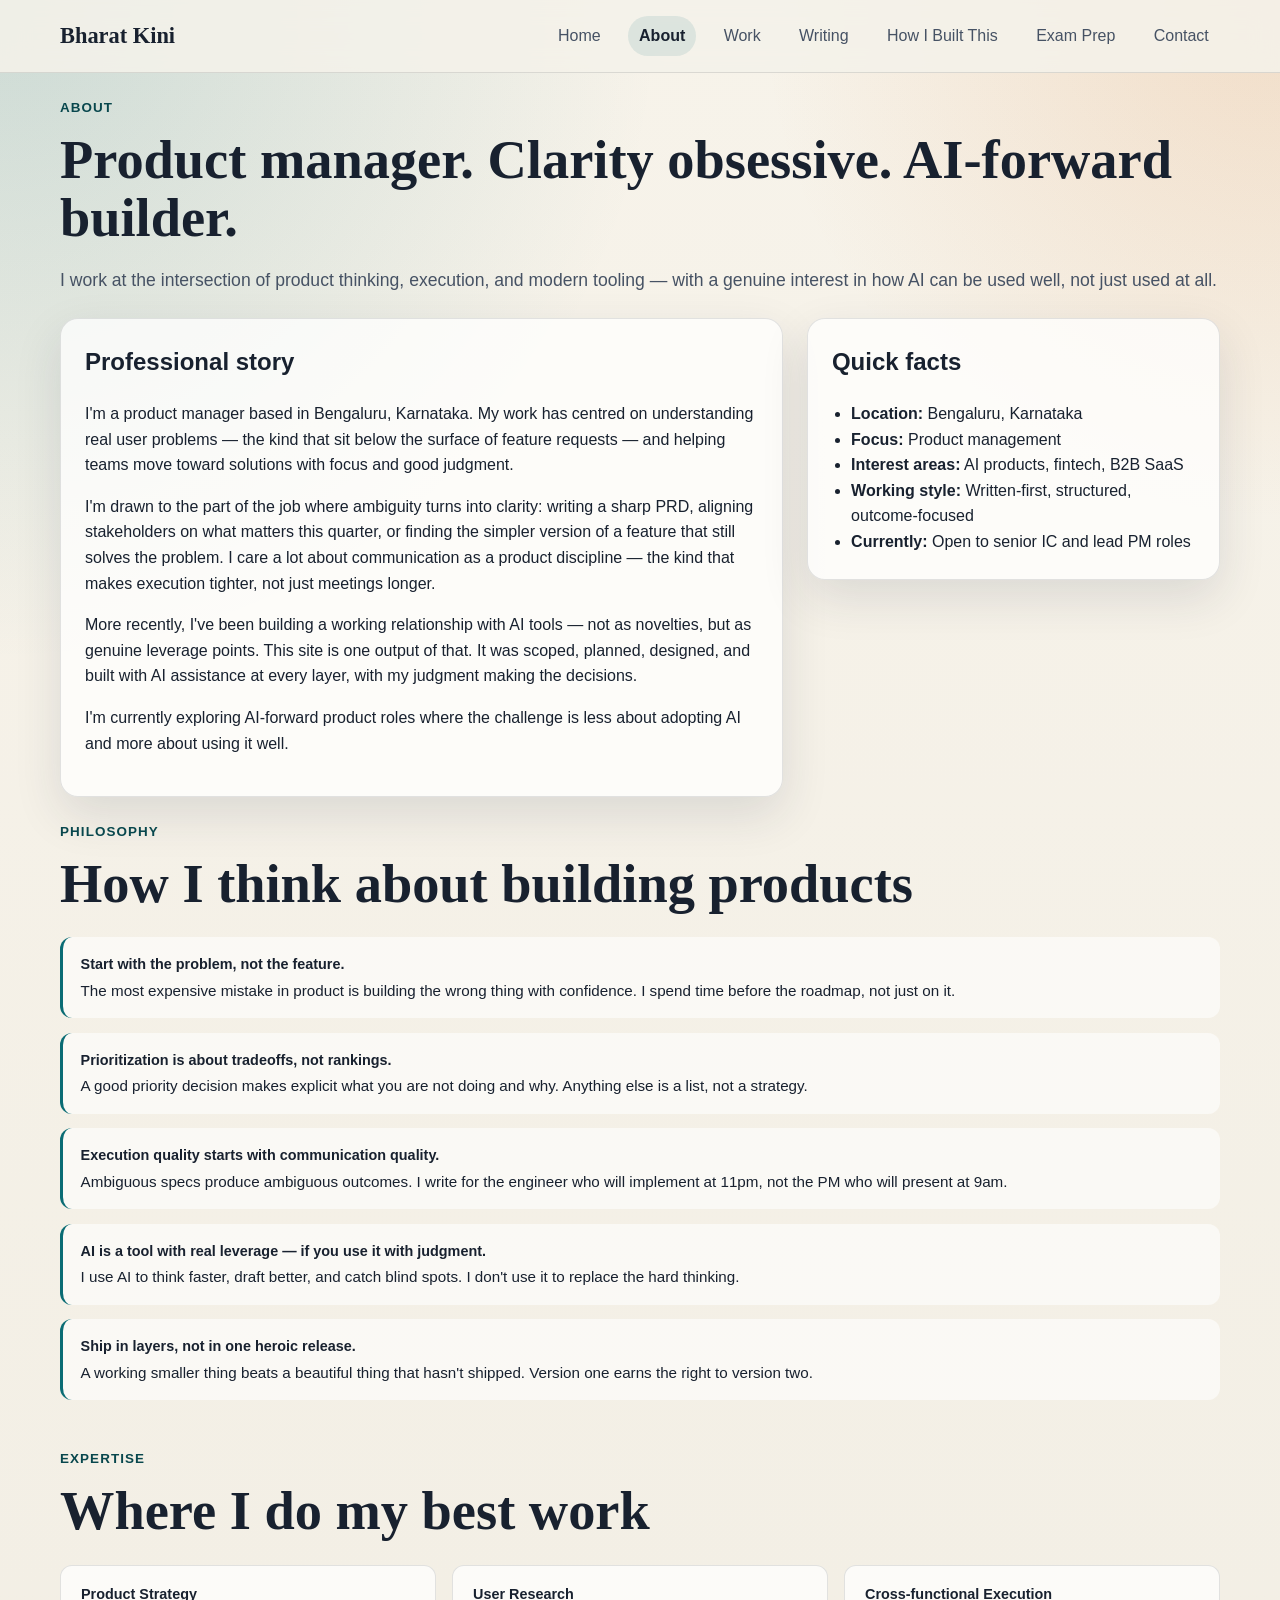
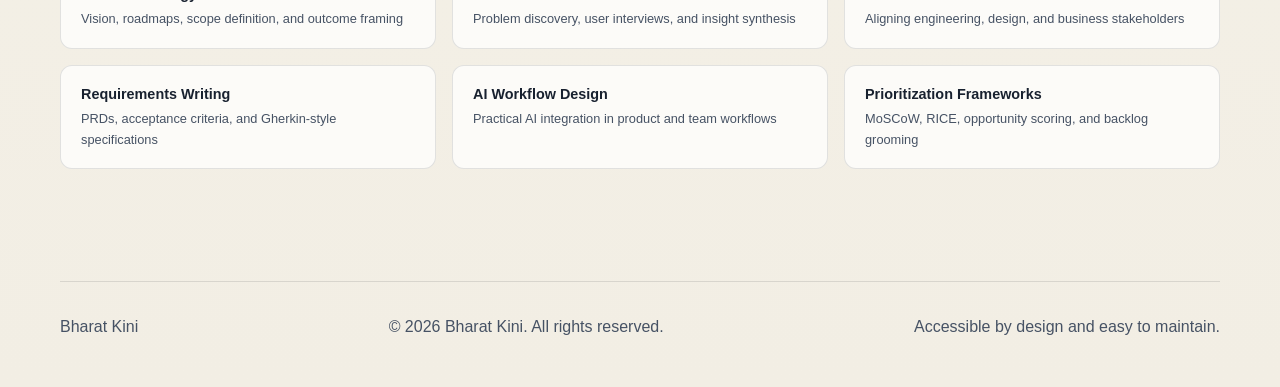
==== commit b7724b54: "Site audit fixes: CSP, focus trap, favicon, SEO, dead links, CSS cleanup - Add strict Content-Securi" ====
--- a/pages/about.html
+++ b/pages/about.html
@@ -6,6 +6,26 @@
     <title>About | Bharat Kini</title>
     <meta
       name="description"
+      content="Bharat Kini — product manager working at the intersection of clarity, execution, and user value. Based in Bengaluru."
+    />
+    <meta
+      http-equiv="Content-Security-Policy"
+      content="default-src 'self'; script-src 'self'; style-src 'self'; img-src 'self' data:; object-src 'none'; base-uri 'self'; form-action 'none'"
+    />
+    <link rel="canonical" href="https://bharatkini.com/pages/about.html" />
+    <link rel="icon" href="../assets/favicon.svg" type="image/svg+xml" />
+    <meta property="og:type" content="website" />
+    <meta property="og:site_name" content="Bharat Kini" />
+    <meta property="og:title" content="About | Bharat Kini" />
+    <meta
+      property="og:description"
+      content="Bharat Kini — product manager working at the intersection of clarity, execution, and user value. Based in Bengaluru."
+    />
+    <meta property="og:url" content="https://bharatkini.com/pages/about.html" />
+    <meta name="twitter:card" content="summary" />
+    <meta name="twitter:title" content="About | Bharat Kini" />
+    <meta
+      name="twitter:description"
       content="Bharat Kini — product manager working at the intersection of clarity, execution, and user value. Based in Bengaluru."
     />
     <link rel="stylesheet" href="../assets/css/styles.css" />
@@ -90,7 +110,7 @@
         </div>
 
         <!-- Philosophy -->
-        <section class="section" style="padding-top: 0;">
+        <section class="section section--flush-top">
           <div class="section-heading">
             <p class="eyebrow">Philosophy</p>
             <h2>How I think about building products</h2>
@@ -125,7 +145,7 @@
         </section>
 
         <!-- Expertise -->
-        <section class="section" style="padding-top: 0;">
+        <section class="section section--flush-top">
           <div class="section-heading">
             <p class="eyebrow">Expertise</p>
             <h2>Where I do my best work</h2>
--- a/assets/css/styles.css
+++ b/assets/css/styles.css
@@ -98,6 +98,13 @@
   min-height: 4.5rem;
 }
 
+.site-header__right {
+  display: flex;
+  align-items: center;
+  gap: 1rem;
+  flex-shrink: 0;
+}
+
 .wordmark {
   font-family: var(--font-heading);
   font-size: 1.4rem;
@@ -175,6 +182,9 @@
 .page-intro {
   font-size: 1.1rem;
   color: var(--muted);
+}
+
+.hero__lede {
   max-width: 44rem;
 }
 
@@ -258,7 +268,6 @@
 .section-heading h2,
 .page-header h1 {
   font-size: clamp(2rem, 4.5vw, 3.4rem);
-  max-width: 14ch;
 }
 
 .card-grid {
@@ -303,7 +312,7 @@
   border: 1px solid var(--line);
   background: rgba(255, 255, 255, 0.92);
   color: var(--text);
-  border-radius: 0.6rem;
+  border-radius: 999px;
   min-height: 1.9rem;
   padding: 0.18rem 0.62rem;
   font: inherit;
@@ -435,48 +444,6 @@
   }
 }
 
-@media (max-width: 900px) {
-  .hero__grid,
-  .card-grid,
-  .content-grid,
-  .timeline {
-    grid-template-columns: 1fr;
-  }
-
-  .nav-toggle {
-    display: inline-flex;
-  }
-
-  .site-nav {
-    position: absolute;
-    top: 100%;
-    right: 1rem;
-    left: 1rem;
-    display: none;
-    flex-direction: column;
-    align-items: stretch;
-    padding: 0.75rem;
-    background: rgba(255, 255, 255, 0.98);
-    border: 1px solid var(--line);
-    border-radius: var(--radius-md);
-    box-shadow: var(--shadow);
-  }
-
-  .site-nav.is-open {
-    display: flex;
-  }
-
-  .site-nav a {
-    padding: 0.8rem 1rem;
-  }
-
-  .site-footer__inner,
-  .cta {
-    flex-direction: column;
-    align-items: flex-start;
-  }
-}
-
 @media (prefers-reduced-motion: reduce) {
   html {
     scroll-behavior: auto;
@@ -623,7 +590,7 @@
 
 .cs-body {
   display: grid;
-  grid-template-columns: repeat(auto-fit, minmax(200px, 1fr));
+  grid-template-columns: repeat(4, minmax(0, 1fr));
   gap: 1rem;
   margin-bottom: 1.5rem;
 }
@@ -802,47 +769,60 @@
   .expertise-grid {
     grid-template-columns: repeat(2, minmax(0, 1fr));
   }
+
+  .cs-body {
+    grid-template-columns: repeat(2, minmax(0, 1fr));
+  }
+}
+
+@media (max-width: 520px) {
+  .cs-body {
+    grid-template-columns: 1fr;
+  }
 }
 
 /* ── MCQ / Exam-prep page ───────────────────────────────────────────────── */
 
-/* Remove the global 14ch max-width that wraps page headings on other pages;
-   these headings are short enough to sit on one line at desktop widths. */
-.mcq-header h1,
-.mcq-selection .section-heading h2 {
-  max-width: none;
-}
-
-.mcq-header {
-  display: flex;
-  justify-content: space-between;
-  gap: 1rem;
-  align-items: center;
-}
-
-.mcq-timer {
-  min-width: 9rem;
-  padding: 1rem;
-  border: 1px solid var(--line);
-  border-radius: var(--radius-md);
+
+.mcq-header[hidden] {
+  display: none;
+}
+
+/* Timer pill displayed inside the sticky site-header during an active drill */
+.mcq-header-timer[hidden] {
+  display: none;
+}
+
+.mcq-header-timer {
+  /* Pill sits as the middle flex child; space-between centres it in the gap
+     between the wordmark and the nav group */
+  display: flex;
+  flex-direction: column;
+  align-items: center;
+  gap: 0.05rem;
   background: var(--surface-dark);
   color: #ffffff;
-  text-align: right;
+  padding: 0.35rem 1.1rem 0.4rem;
+  border-radius: 999px;
+  white-space: nowrap;
   box-shadow: var(--shadow);
+  flex-shrink: 0;
 }
 
 .mcq-timer__label {
-  display: block;
-  color: rgba(255, 255, 255, 0.72);
-  font-size: 0.82rem;
+  color: rgba(255, 255, 255, 0.65);
+  font-size: 0.6rem;
   text-transform: uppercase;
-  letter-spacing: 0.08em;
-}
-
-.mcq-timer strong {
-  display: block;
-  font-size: 2rem;
+  letter-spacing: 0.12em;
+  line-height: 1;
+}
+
+.mcq-header-timer strong {
+  font-family: ui-monospace, "SF Mono", "Cascadia Mono", Menlo, monospace;
+  font-size: 1.1rem;
+  font-weight: 700;
   line-height: 1.1;
+  letter-spacing: 0.04em;
 }
 
 .mcq-option-grid {
@@ -1155,14 +1135,82 @@
   background: var(--accent-strong);
 }
 
-.mcq-actions .button:disabled {
+.mcq-actions .button:disabled,
+.mcq-action-buttons .button:disabled {
   cursor: not-allowed;
   opacity: 0.55;
   box-shadow: none;
+  pointer-events: none;
+}
+
+.mcq-action-buttons {
+  display: flex;
+  flex-direction: column;
+  gap: 0.5rem;
+  align-items: center;
+}
+
+.mcq-action-buttons .mcq-action-button,
+.mcq-action-buttons .mcq-tooltip-wrap {
+  min-width: 8.75rem;
+  width: 100%;
+}
+
+.mcq-action-buttons .mcq-tooltip-wrap .mcq-action-button {
+  width: 100%;
+}
+
+/* Tooltip wrapper for the disabled Download report button.
+   Since pointer-events:none on the button passes hover to this span,
+   the ::after tooltip fires correctly even over a disabled element.
+   Tooltip is right-anchored so it never overflows the table's right edge. */
+.mcq-tooltip-wrap {
+  position: relative;
+  display: block;
+}
+
+@keyframes mcq-tooltip-in {
+  from { opacity: 0; transform: translateY(4px); }
+  to   { opacity: 1; transform: translateY(0); }
+}
+
+.mcq-tooltip-wrap[data-tooltip]:hover::after {
+  content: attr(data-tooltip);
+  position: absolute;
+  bottom: calc(100% + 10px);
+  right: 0;
+  background: rgba(16, 16, 20, 0.93);
+  backdrop-filter: blur(10px);
+  -webkit-backdrop-filter: blur(10px);
+  color: #f0f0f2;
+  font-size: 0.725rem;
+  font-weight: 500;
+  line-height: 1.45;
+  letter-spacing: 0.018em;
+  padding: 0.5rem 0.8rem;
+  border-radius: 8px;
+  white-space: nowrap;
+  pointer-events: none;
+  z-index: 30;
+  box-shadow:
+    0 8px 24px rgba(0, 0, 0, 0.3),
+    0 0 0 1px rgba(255, 255, 255, 0.1);
+  animation: mcq-tooltip-in 0.15s ease forwards;
+}
+
+/* Caret — pinned to the right side matching the right-anchored tooltip */
+.mcq-tooltip-wrap[data-tooltip]:hover::before {
+  content: "";
+  position: absolute;
+  bottom: calc(100% + 4px);
+  right: 18px;
+  border: 6px solid transparent;
+  border-top-color: rgba(16, 16, 20, 0.93);
+  pointer-events: none;
+  z-index: 30;
 }
 
 @media (max-width: 900px) {
-  .mcq-header,
   .mcq-option-grid,
   .mcq-toolbar,
   .mcq-results__summary,
@@ -1174,9 +1222,12 @@
     align-items: stretch;
   }
 
-  .mcq-timer {
-    width: 100%;
-    text-align: left;
+  .mcq-header-timer .mcq-timer__label {
+    display: none;
+  }
+
+  .mcq-header-timer strong {
+    font-size: 0.95rem;
   }
 
   .mcq-resume,
@@ -1204,7 +1255,7 @@
 }
 
 .mcq-drill-table thead th {
-  text-align: left;
+  text-align: center;
   padding: 0.85rem 0.9rem;
   background: var(--surface-strong);
   color: var(--muted);
@@ -1221,13 +1272,26 @@
   vertical-align: middle;
 }
 
+.mcq-drill-table tbody td:first-child {
+  text-align: center;
+}
+
+.mcq-drill-table tbody td[data-label="Difficulty"],
+.mcq-drill-table tbody td[data-label="Use it for"],
+.mcq-drill-table tbody td[data-label="Questions"],
+.mcq-drill-table tbody td[data-label="Time limit"],
+.mcq-drill-table tbody td[data-label="Last completion"] {
+  text-align: center;
+}
+
+.mcq-drill-table tbody td:last-child {
+  text-align: center;
+}
+
 .mcq-drill-table tbody tr:last-child td {
   border-bottom: 0;
 }
 
-.mcq-drill-table tbody tr.is-baseline {
-  background: rgba(221, 243, 239, 0.45);
-}
 
 .mcq-drill-table tbody tr.is-in-progress {
   border-left: 3px solid var(--warm);
@@ -1262,19 +1326,6 @@
   max-width: 32rem;
 }
 
-.mcq-baseline-badge {
-  display: inline-block;
-  margin-left: 0.4rem;
-  padding: 0.08rem 0.5rem;
-  border-radius: 999px;
-  background: var(--accent-soft);
-  color: var(--accent-strong);
-  font-size: 0.7rem;
-  font-weight: 700;
-  letter-spacing: 0.05em;
-  text-transform: uppercase;
-  vertical-align: middle;
-}
 
 .mcq-difficulty-stars {
   display: block;
@@ -1291,9 +1342,26 @@
   margin-top: 0.2rem;
 }
 
+.mcq-completion {
+  display: flex;
+  flex-direction: column;
+  align-items: center;
+  gap: 0.1rem;
+}
+
 .mcq-completion strong {
   font-variant-numeric: tabular-nums;
   font-size: 1rem;
+}
+
+.mcq-completion-score {
+  font-size: 0.8rem;
+  color: var(--text);
+}
+
+.mcq-completion-attempted {
+  font-size: 0.72rem;
+  color: var(--muted);
 }
 
 .mcq-empty {
@@ -1382,7 +1450,10 @@
   .mcq-drill-description {
     max-width: none;
   }
-  .mcq-drill-table tbody td[data-label="Action"] .mcq-action-button {
+  .mcq-drill-table tbody td[data-label="Actions"] .mcq-action-buttons {
+    width: 100%;
+  }
+  .mcq-drill-table tbody td[data-label="Actions"] .mcq-action-button {
     width: 100%;
   }
 }
@@ -1544,3 +1615,23 @@
 .mcq-disclaimer-banner__full p + p {
   margin-top: 0.55rem;
 }
+
+/* Utility classes — replace inline style attributes so a strict
+   Content-Security-Policy (style-src 'self', no 'unsafe-inline') applies. */
+.cta-actions {
+  display: flex;
+  gap: 0.75rem;
+  flex-wrap: wrap;
+}
+
+.section--flush-top {
+  padding-top: 0;
+}
+
+.col-span-full {
+  grid-column: 1 / -1;
+}
+
+.mt-1 {
+  margin-top: 1rem;
+}
